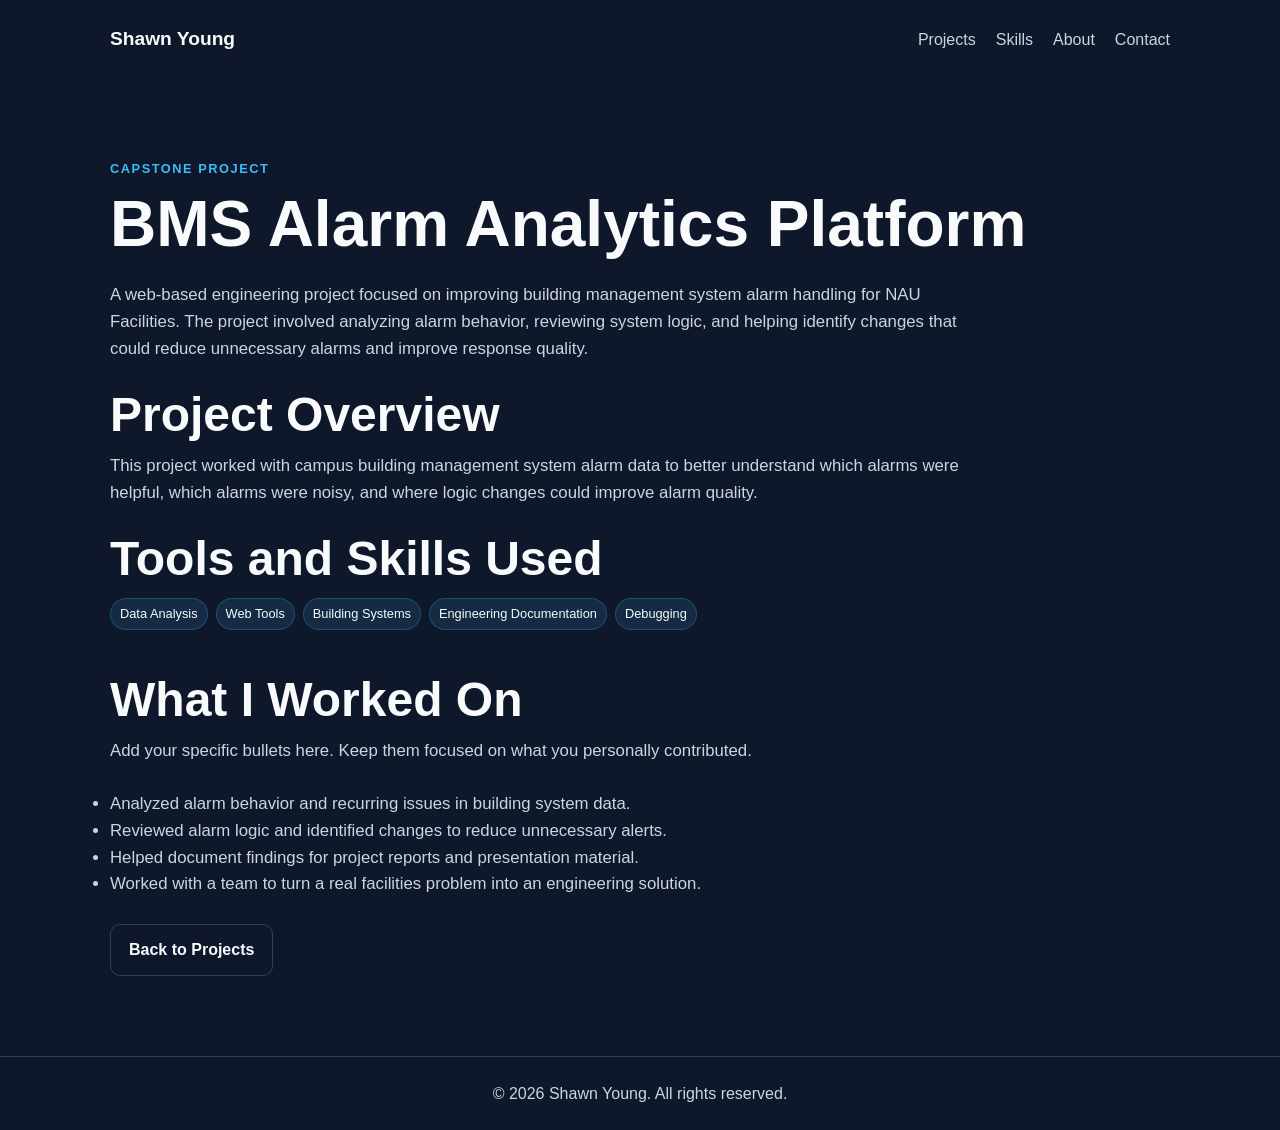
==== projects/bms-alarm-platform.html @ d363245f "Initial Resume Style Website" ====
<!DOCTYPE html>
<html lang="en">
<head>
  <meta charset="UTF-8" />
  <meta name="viewport" content="width=device-width, initial-scale=1.0" />
  <title>BMS Alarm Analytics Platform | Shawn Young</title>
  <link rel="stylesheet" href="../css/style.css" />
</head>
<body>
  <nav class="navbar">
    <a href="../index.html" class="logo">Shawn Young</a>

    <div class="nav-links">
      <a href="../index.html#projects">Projects</a>
      <a href="../index.html#skills">Skills</a>
      <a href="../index.html#about">About</a>
      <a href="../index.html#contact">Contact</a>
    </div>
  </nav>

  <main class="section">
    <p class="eyebrow">Capstone Project</p>
    <h1>BMS Alarm Analytics Platform</h1>

    <p class="about-text">
      A web-based engineering project focused on improving building management system alarm handling for NAU Facilities.
      The project involved analyzing alarm behavior, reviewing system logic, and helping identify changes that could reduce
      unnecessary alarms and improve response quality.
    </p>

    <br />

    <h2>Project Overview</h2>
    <p class="about-text">
      This project worked with campus building management system alarm data to better understand which alarms were helpful,
      which alarms were noisy, and where logic changes could improve alarm quality.
    </p>

    <br />

    <h2>Tools and Skills Used</h2>
    <div class="tags">
      <span>Data Analysis</span>
      <span>Web Tools</span>
      <span>Building Systems</span>
      <span>Engineering Documentation</span>
      <span>Debugging</span>
    </div>

    <br />

    <h2>What I Worked On</h2>
    <p class="about-text">
      Add your specific bullets here. Keep them focused on what you personally contributed.
    </p>

    <br />

    <ul class="about-text">
      <li>Analyzed alarm behavior and recurring issues in building system data.</li>
      <li>Reviewed alarm logic and identified changes to reduce unnecessary alerts.</li>
      <li>Helped document findings for project reports and presentation material.</li>
      <li>Worked with a team to turn a real facilities problem into an engineering solution.</li>
    </ul>

    <br />

    <a href="../index.html#projects" class="btn secondary">Back to Projects</a>
  </main>

  <footer>
    <p>&copy; 2026 Shawn Young. All rights reserved.</p>
  </footer>
</body>
</html>
---- css/style.css ----
:root {
  --bg: #0f172a;
  --bg-soft: #111827;
  --card: #1e293b;
  --text: #f8fafc;
  --muted: #cbd5e1;
  --accent: #38bdf8;
  --accent-dark: #0284c7;
  --border: #334155;
}

* {
  box-sizing: border-box;
  margin: 0;
  padding: 0;
}

html {
  scroll-behavior: smooth;
}

body {
  font-family: Arial, Helvetica, sans-serif;
  background: var(--bg);
  color: var(--text);
  line-height: 1.6;
}

a {
  color: var(--accent);
  text-decoration: none;
}

a:hover {
  text-decoration: underline;
}

.site-header {
  min-height: 80vh;
  background:
    linear-gradient(rgba(15, 23, 42, 0.9), rgba(15, 23, 42, 0.95)),
    radial-gradient(circle at top right, rgba(56, 189, 248, 0.25), transparent 30%);
}

.navbar {
  max-width: 1100px;
  margin: 0 auto;
  padding: 24px 20px;
  display: flex;
  justify-content: space-between;
  align-items: center;
}

.logo {
  color: var(--text);
  font-weight: bold;
  font-size: 1.2rem;
}

.nav-links {
  display: flex;
  gap: 20px;
}

.nav-links a {
  color: var(--muted);
}

.hero {
  max-width: 1100px;
  margin: 0 auto;
  padding: 100px 20px;
}

.hero-text {
  max-width: 780px;
}

.eyebrow {
  color: var(--accent);
  text-transform: uppercase;
  letter-spacing: 0.12em;
  font-size: 0.8rem;
  font-weight: bold;
  margin-bottom: 12px;
}

h1 {
  font-size: clamp(2.4rem, 5vw, 4.8rem);
  line-height: 1.05;
  margin-bottom: 24px;
}

h2 {
  font-size: clamp(2rem, 4vw, 3rem);
  line-height: 1.1;
  margin-bottom: 12px;
}

h3 {
  margin-bottom: 12px;
}

.hero p,
.section-heading p,
.about-text {
  color: var(--muted);
  font-size: 1.05rem;
}

.hero-buttons {
  display: flex;
  gap: 14px;
  margin-top: 28px;
  flex-wrap: wrap;
}

.btn {
  display: inline-block;
  padding: 12px 18px;
  border-radius: 10px;
  font-weight: bold;
}

.btn.primary {
  background: var(--accent);
  color: #082f49;
}

.btn.secondary {
  border: 1px solid var(--border);
  color: var(--text);
}

.section {
  max-width: 1100px;
  margin: 0 auto;
  padding: 80px 20px;
}

.alt-section {
  max-width: none;
  background: var(--bg-soft);
}

.alt-section .section-heading,
.alt-section .skills-grid {
  max-width: 1100px;
  margin-left: auto;
  margin-right: auto;
}

.section-heading {
  margin-bottom: 36px;
}

.project-grid {
  display: grid;
  grid-template-columns: repeat(2, minmax(0, 1fr));
  gap: 22px;
}

.project-card,
.skills-grid div {
  background: var(--card);
  border: 1px solid var(--border);
  border-radius: 16px;
  padding: 24px;
}

.project-card p,
.skills-grid p {
  color: var(--muted);
  margin-bottom: 18px;
}

.tags {
  display: flex;
  flex-wrap: wrap;
  gap: 8px;
  margin-bottom: 18px;
}

.tags span {
  font-size: 0.8rem;
  color: var(--text);
  background: rgba(56, 189, 248, 0.12);
  border: 1px solid rgba(56, 189, 248, 0.25);
  padding: 5px 9px;
  border-radius: 999px;
}

.skills-grid {
  display: grid;
  grid-template-columns: repeat(2, minmax(0, 1fr));
  gap: 22px;
}

.about-text {
  max-width: 850px;
}

.contact-section p {
  color: var(--muted);
  margin-bottom: 8px;
}

footer {
  border-top: 1px solid var(--border);
  padding: 24px 20px;
  text-align: center;
  color: var(--muted);
}

@media (max-width: 750px) {
  .navbar {
    align-items: flex-start;
    gap: 18px;
    flex-direction: column;
  }

  .nav-links {
    flex-wrap: wrap;
    gap: 12px;
  }

  .hero {
    padding: 70px 20px;
  }

  .project-grid,
  .skills-grid {
    grid-template-columns: 1fr;
  }
}
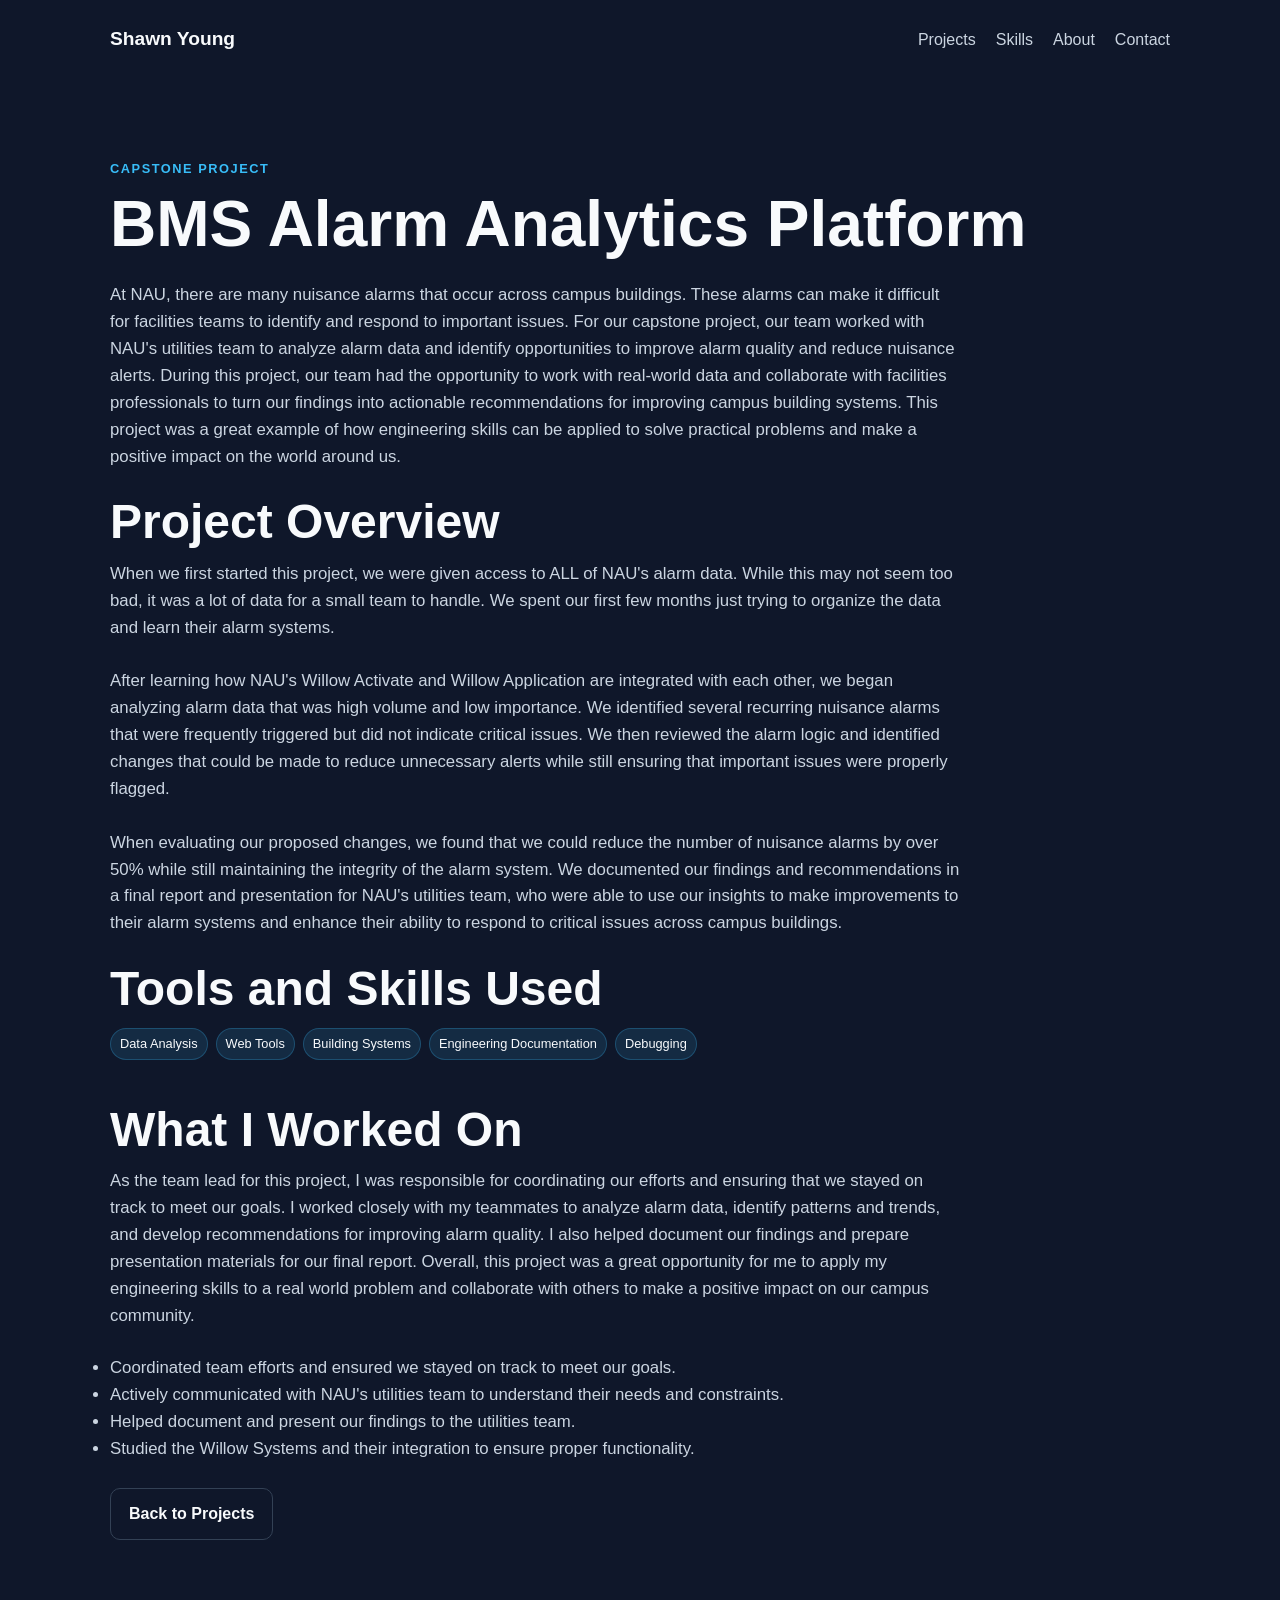
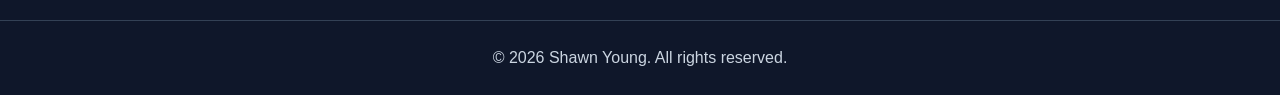
==== commit 3797da7c: "Updating project links and about section, and adding contact information." ====
--- a/projects/bms-alarm-platform.html
+++ b/projects/bms-alarm-platform.html
@@ -23,17 +23,14 @@
     <h1>BMS Alarm Analytics Platform</h1>
 
     <p class="about-text">
-      A web-based engineering project focused on improving building management system alarm handling for NAU Facilities.
-      The project involved analyzing alarm behavior, reviewing system logic, and helping identify changes that could reduce
-      unnecessary alarms and improve response quality.
+      At NAU, there are many nuisance alarms that occur across campus buildings. These alarms can make it difficult for facilities teams to identify and respond to important issues. For our capstone project, our team worked with NAU's utilities team to analyze alarm data and identify opportunities to improve alarm quality and reduce nuisance alerts. During this project, our team had the opportunity to work with real-world data and collaborate with facilities professionals to turn our findings into actionable recommendations for improving campus building systems. This project was a great example of how engineering skills can be applied to solve practical problems and make a positive impact on the world around us.
     </p>
 
     <br />
 
     <h2>Project Overview</h2>
     <p class="about-text">
-      This project worked with campus building management system alarm data to better understand which alarms were helpful,
-      which alarms were noisy, and where logic changes could improve alarm quality.
+      When we first started this project, we were given access to ALL of NAU's alarm data. While this may not seem too bad, it was a lot of data for a small team to handle. We spent our first few months just trying to organize the data and learn their alarm systems. <br> <br> After learning how NAU's Willow Activate and Willow Application are integrated with each other, we began analyzing alarm data that was high volume and low importance. We identified several recurring nuisance alarms that were frequently triggered but did not indicate critical issues. We then reviewed the alarm logic and identified changes that could be made to reduce unnecessary alerts while still ensuring that important issues were properly flagged. <br> <br> When evaluating our proposed changes, we found that we could reduce the number of nuisance alarms by over 50% while still maintaining the integrity of the alarm system. We documented our findings and recommendations in a final report and presentation for NAU's utilities team, who were able to use our insights to make improvements to their alarm systems and enhance their ability to respond to critical issues across campus buildings.
     </p>
 
     <br />
@@ -51,16 +48,16 @@
 
     <h2>What I Worked On</h2>
     <p class="about-text">
-      Add your specific bullets here. Keep them focused on what you personally contributed.
+      As the team lead for this project, I was responsible for coordinating our efforts and ensuring that we stayed on track to meet our goals. I worked closely with my teammates to analyze alarm data, identify patterns and trends, and develop recommendations for improving alarm quality. I also helped document our findings and prepare presentation materials for our final report. Overall, this project was a great opportunity for me to apply my engineering skills to a real world problem and collaborate with others to make a positive impact on our campus community.
     </p>
 
     <br />
 
     <ul class="about-text">
-      <li>Analyzed alarm behavior and recurring issues in building system data.</li>
-      <li>Reviewed alarm logic and identified changes to reduce unnecessary alerts.</li>
-      <li>Helped document findings for project reports and presentation material.</li>
-      <li>Worked with a team to turn a real facilities problem into an engineering solution.</li>
+      <li>Coordinated team efforts and ensured we stayed on track to meet our goals.</li>
+      <li>Actively communicated with NAU's utilities team to understand their needs and constraints.</li>
+      <li>Helped document and present our findings to the utilities team.</li>
+      <li>Studied the Willow Systems and their integration to ensure proper functionality.</li>
     </ul>
 
     <br />
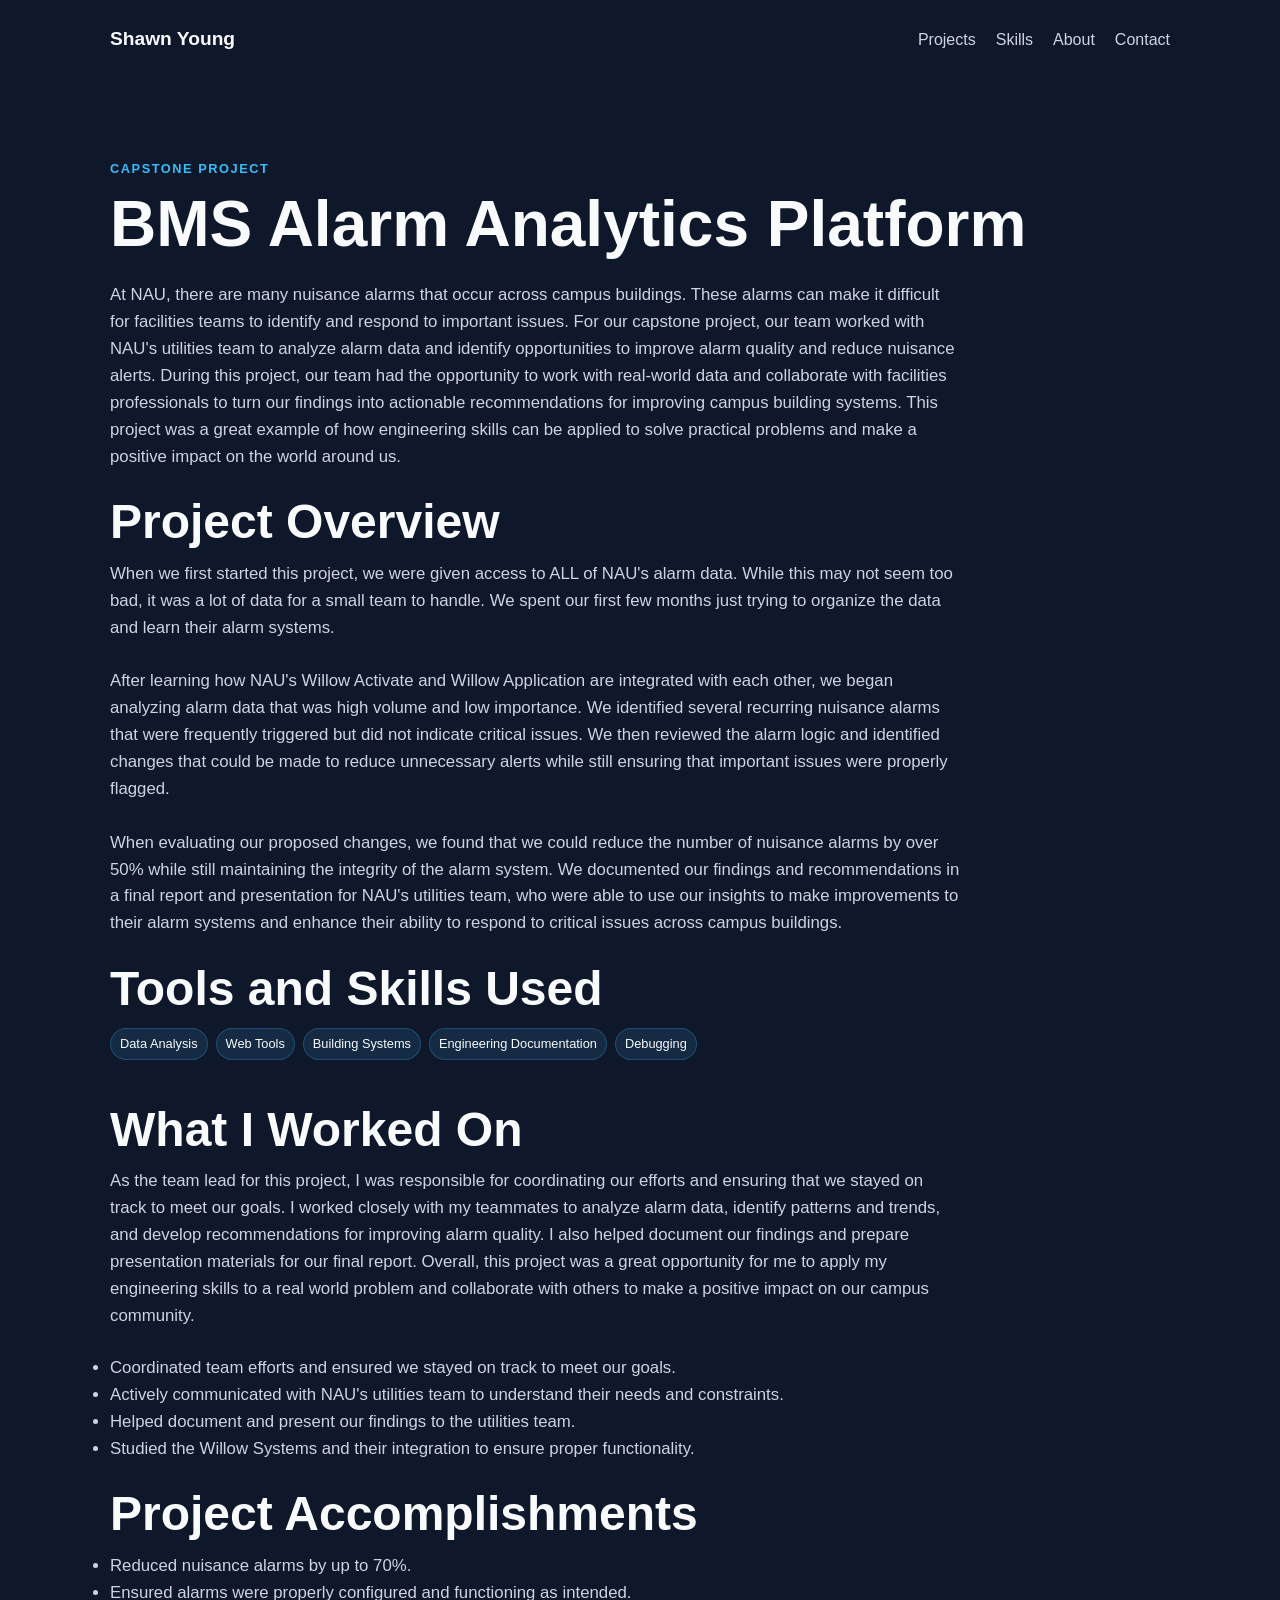
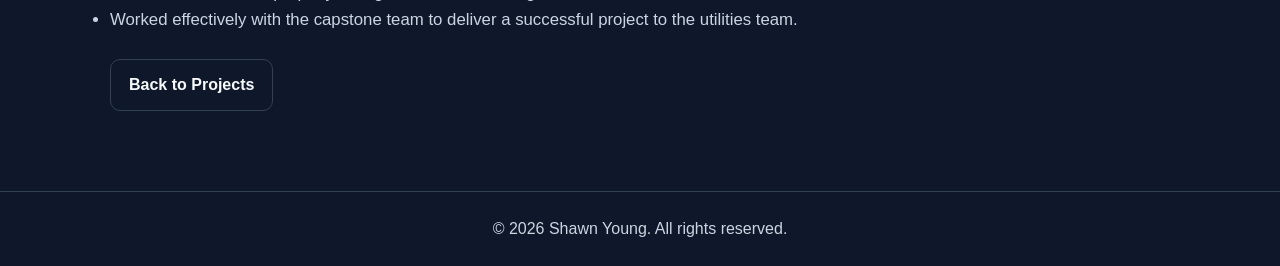
==== commit 91d8ef68: "Updating the Projects" ====
--- a/projects/bms-alarm-platform.html
+++ b/projects/bms-alarm-platform.html
@@ -61,6 +61,14 @@
     </ul>
 
     <br />
+    <h2>Project Accomplishments</h2>
+    <ul class="about-text">
+      <li>Reduced nuisance alarms by up to 70%.</li>
+      <li>Ensured alarms were properly configured and functioning as intended.</li>
+      <li>Worked effectively with the capstone team to deliver a successful project to the utilities team.</li>
+    </ul>
+
+    <br />
 
     <a href="../index.html#projects" class="btn secondary">Back to Projects</a>
   </main>
